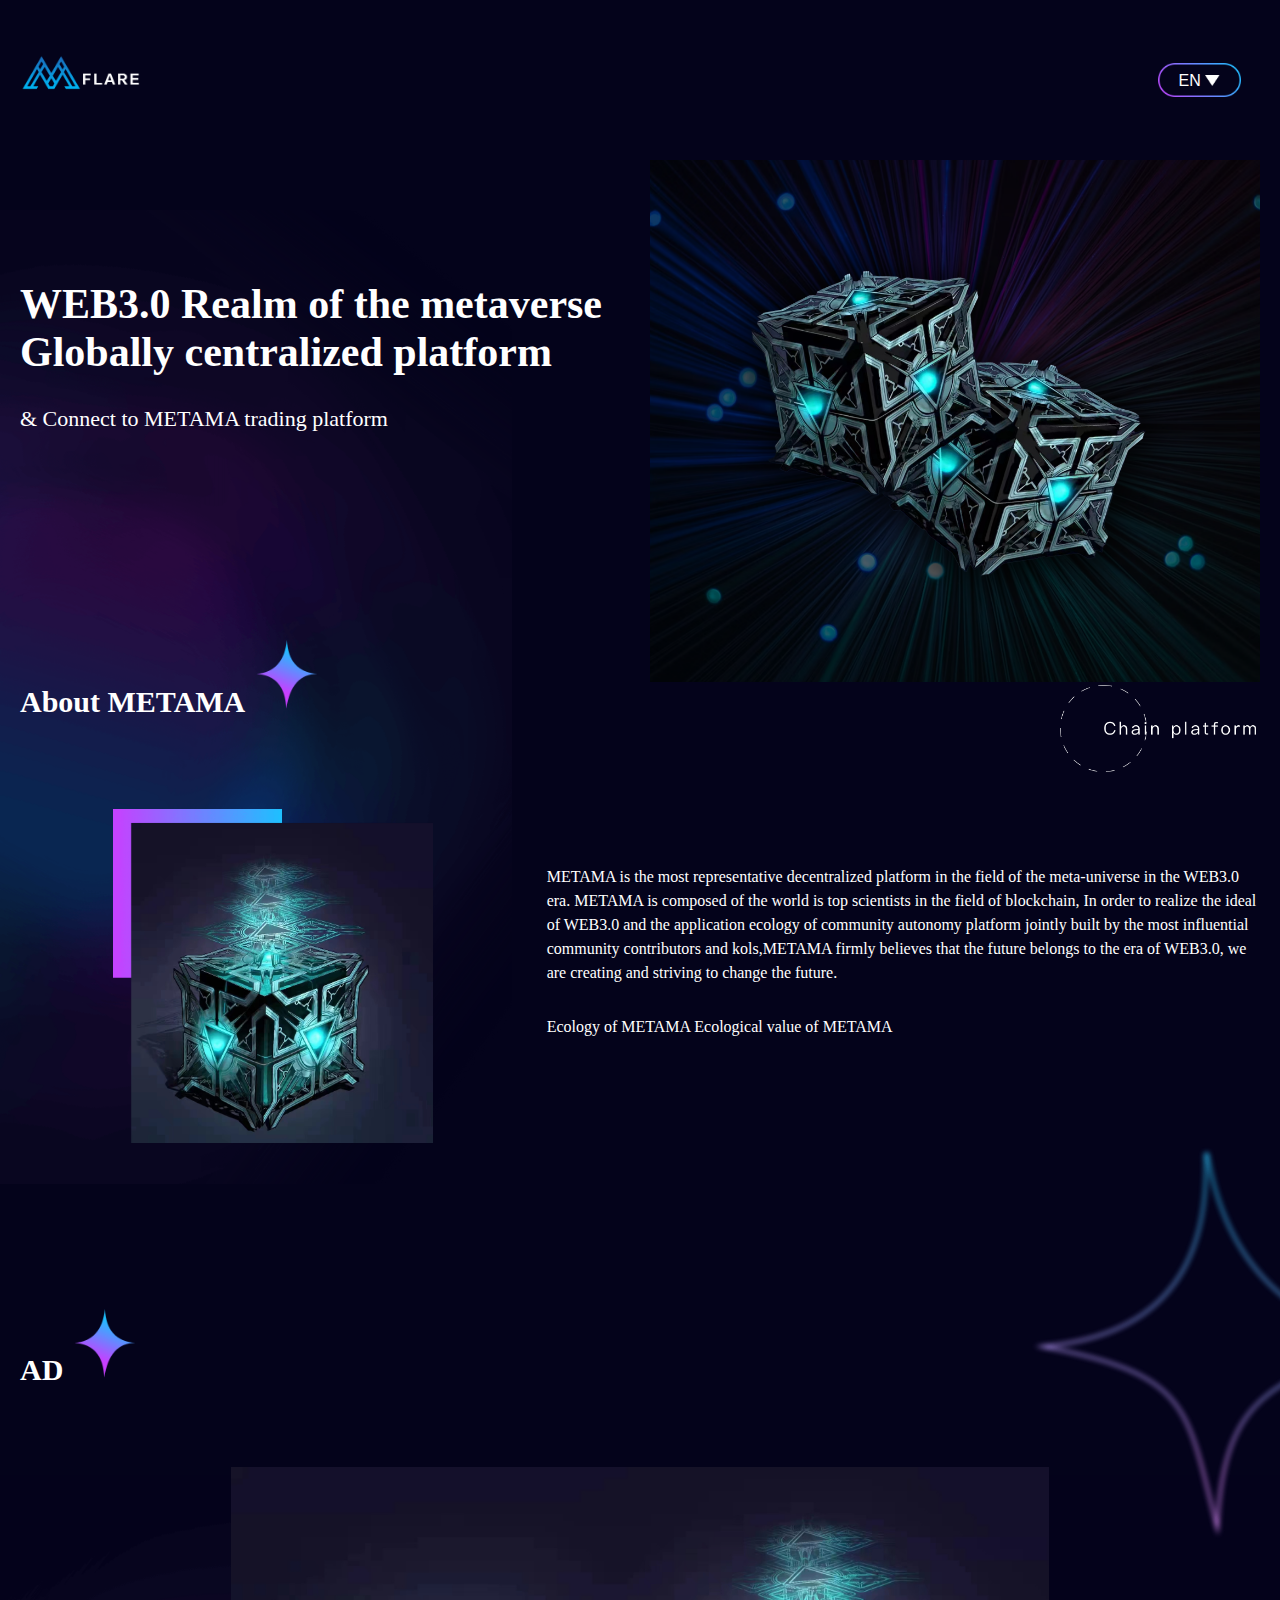
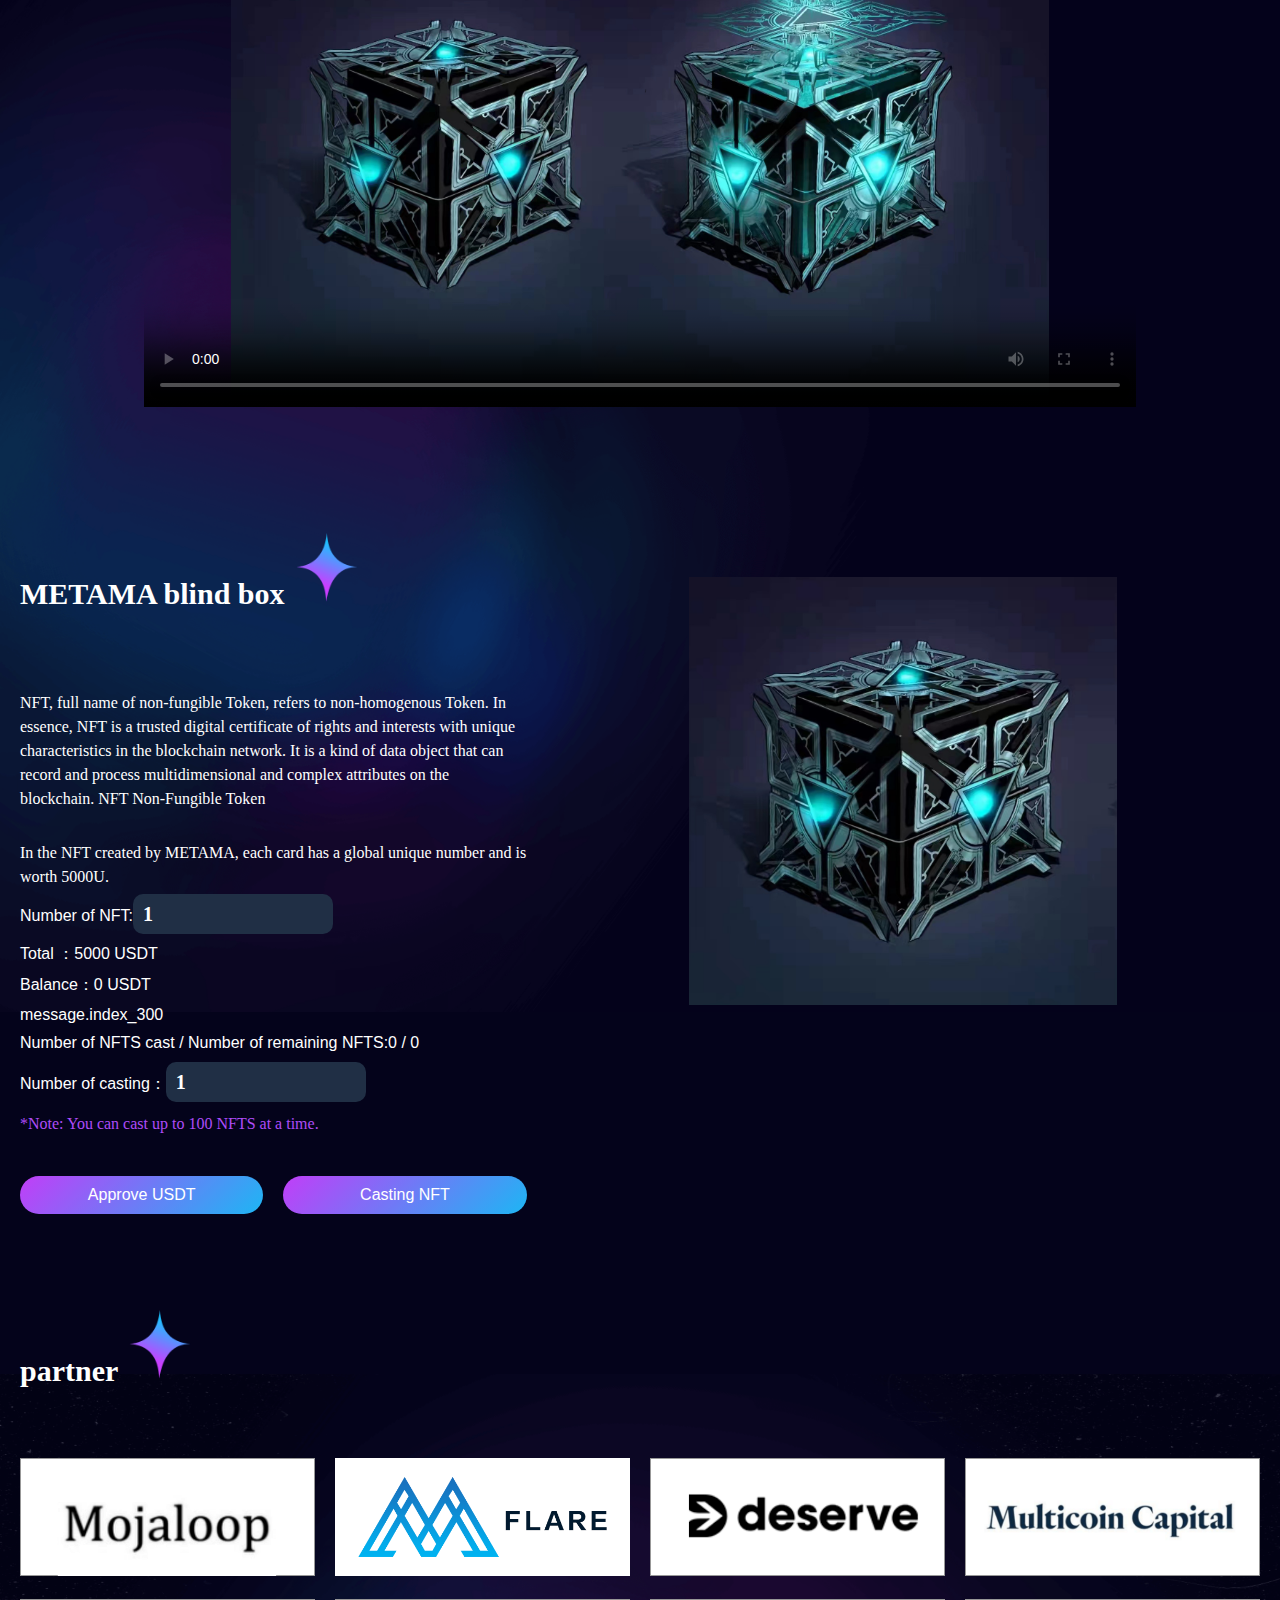
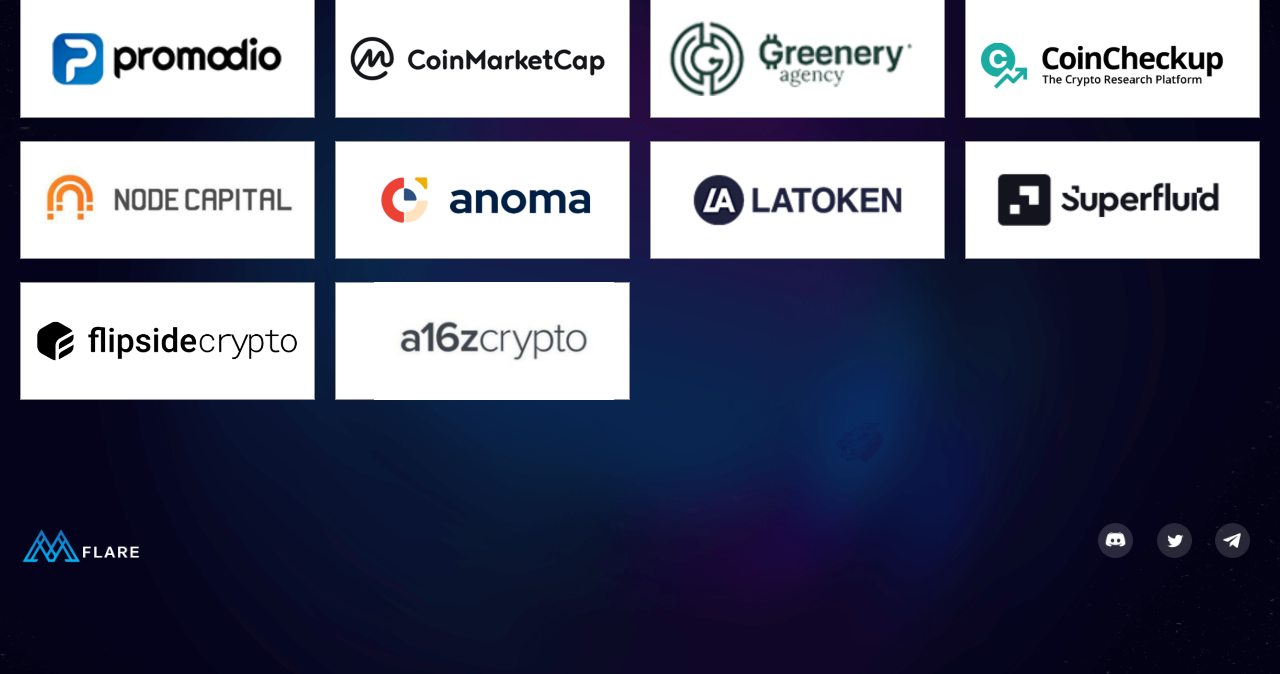
==== dataInfo/index.html @ f473bf4c "Add files via upload" ====
<!DOCTYPE html><html><head><meta charset=utf-8><meta name=viewport content="width=device-width,initial-scale=1"><title>Meta Flare</title><link href=./static/css/app.5f0fe3ea2b8ba7db69e617e96c6e2589.css rel=stylesheet></head><body><div id=app></div><script type=text/javascript src=./static/js/manifest.3ad1d5771e9b13dbdad2.js></script><script type=text/javascript src=./static/js/vendor.ebb0d59aafc7d79403c1.js></script><script type=text/javascript src=./static/js/app.fac4e7a25a34b8608368.js></script></body></html>
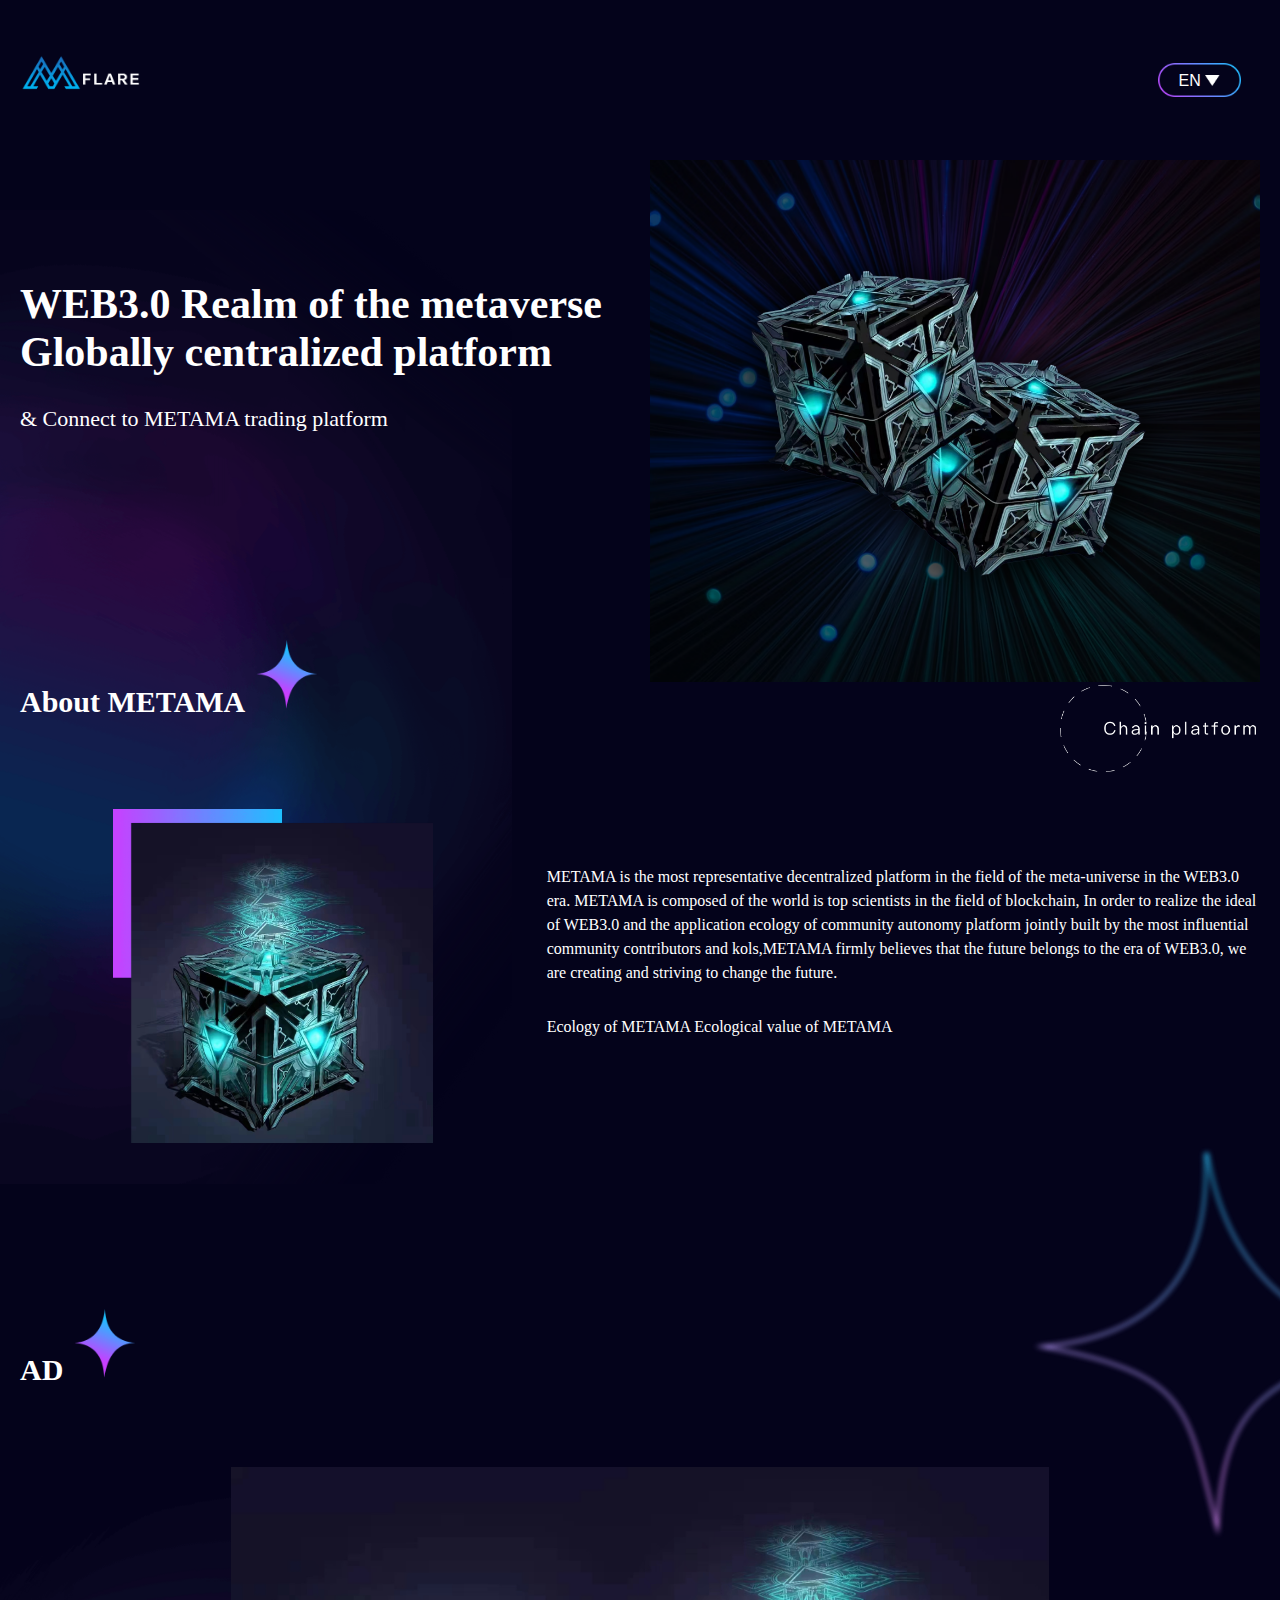
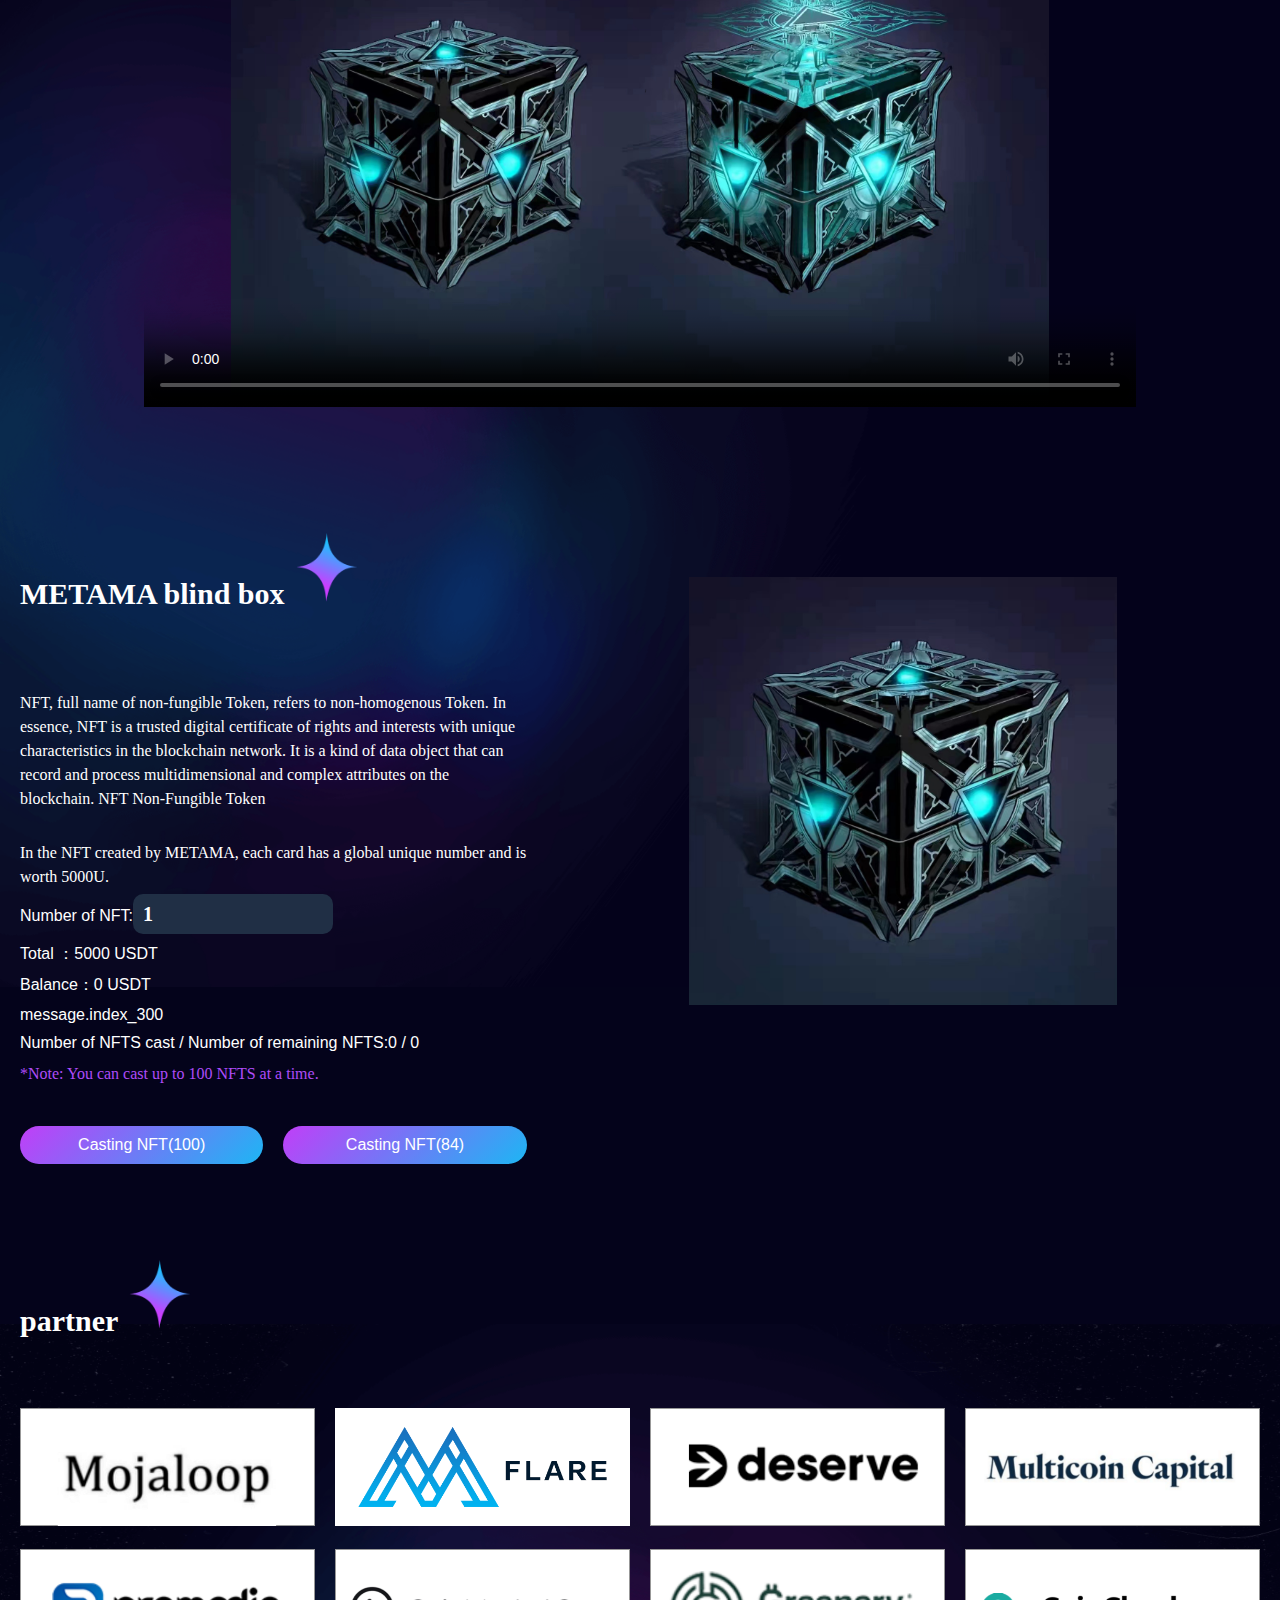
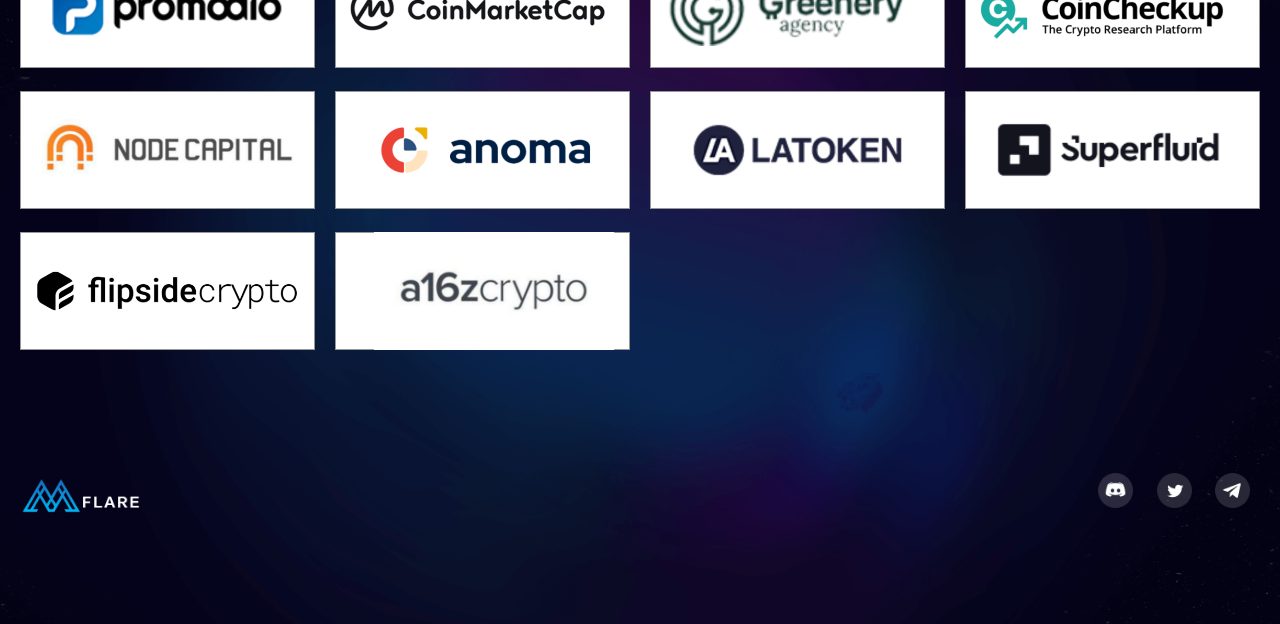
==== commit 4b075d28: "Add files via upload" ====
--- a/dataInfo/index.html
+++ b/dataInfo/index.html
@@ -1 +1 @@
-<!DOCTYPE html><html><head><meta charset=utf-8><meta name=viewport content="width=device-width,initial-scale=1"><title>Meta Flare</title><link href=./static/css/app.5f0fe3ea2b8ba7db69e617e96c6e2589.css rel=stylesheet></head><body><div id=app></div><script type=text/javascript src=./static/js/manifest.3ad1d5771e9b13dbdad2.js></script><script type=text/javascript src=./static/js/vendor.ebb0d59aafc7d79403c1.js></script><script type=text/javascript src=./static/js/app.fac4e7a25a34b8608368.js></script></body></html>+<!DOCTYPE html><html><head><meta charset=utf-8><meta name=viewport content="width=device-width,initial-scale=1"><title>Meta Flare</title><link href=./static/css/app.73b6901af8835ee6a214d5f0ba1ee823.css rel=stylesheet></head><body><div id=app></div><script type=text/javascript src=./static/js/manifest.3ad1d5771e9b13dbdad2.js></script><script type=text/javascript src=./static/js/vendor.ebb0d59aafc7d79403c1.js></script><script type=text/javascript src=./static/js/app.4984b5b7279bce1f96f0.js></script></body></html>